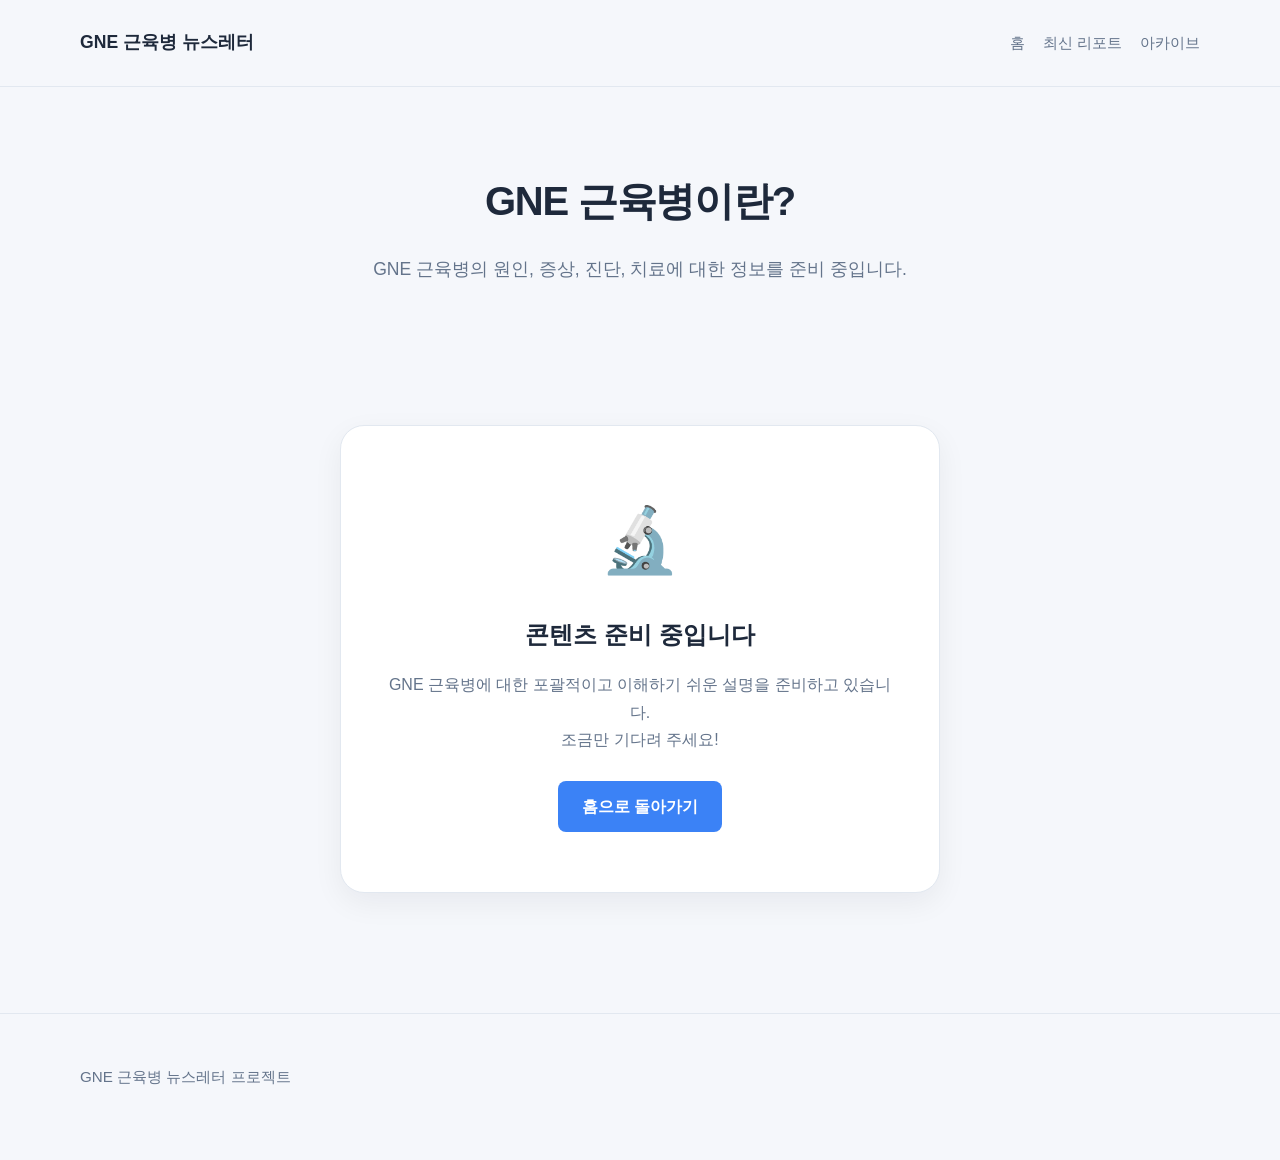
==== about.html @ 8e4a7007 "feat: 랜딩페이지 + 네비게이션 5개 추가 - index.html: 통계 업데이트 (35/35/22/10) - latest.html: 최신 리포트 연결 - archive.htm" ====
<!DOCTYPE html>
<html lang="ko">
<head>
  <meta charset="UTF-8" />
  <meta name="viewport" content="width=device-width, initial-scale=1.0" />
  <title>GNE 근육병이란? - GNE 근육병 뉴스레터</title>
  <style>
    :root {
      --bg: #f5f7fb;
      --card: #ffffff;
      --text: #1e293b;
      --sub: #64748b;
      --line: #e2e8f0;
      --primary: #3b82f6;
      --shadow: 0 10px 30px rgba(15, 23, 42, 0.06);
    }

    * { box-sizing: border-box; }

    body {
      margin: 0;
      font-family: -apple-system, BlinkMacSystemFont, "Segoe UI", Roboto, sans-serif;
      background: var(--bg);
      color: var(--text);
      line-height: 1.7;
    }

    a { text-decoration: none; color: inherit; }

    .container {
      width: min(1120px, calc(100% - 40px));
      margin: 0 auto;
    }

    header {
      padding: 28px 0;
      border-bottom: 1px solid var(--line);
    }

    .nav {
      display: flex;
      justify-content: space-between;
      align-items: center;
    }

    .logo {
      font-size: 1.1rem;
      font-weight: 700;
    }

    .nav-links {
      display: flex;
      gap: 18px;
      font-size: 0.95rem;
      color: var(--sub);
    }

    .page-header {
      padding: 80px 0;
      text-align: center;
    }

    h1 {
      font-size: 2.5rem;
      margin: 0 0 20px;
      letter-spacing: -0.03em;
    }

    .page-subtitle {
      color: var(--sub);
      font-size: 1.1rem;
      max-width: 600px;
      margin: 0 auto;
    }

    .content {
      padding: 60px 0 120px;
    }

    .coming-soon {
      background: var(--card);
      border: 1px solid var(--line);
      border-radius: 24px;
      padding: 60px 40px;
      box-shadow: var(--shadow);
      text-align: center;
      max-width: 600px;
      margin: 0 auto;
    }

    .coming-soon-icon {
      font-size: 4rem;
      margin-bottom: 20px;
    }

    .coming-soon h2 {
      font-size: 1.5rem;
      margin: 0 0 12px;
    }

    .coming-soon p {
      color: var(--sub);
      margin-bottom: 28px;
    }

    .btn-back {
      display: inline-block;
      padding: 12px 24px;
      background: var(--primary);
      color: white;
      border-radius: 8px;
      font-weight: 600;
    }

    .footer {
      padding: 50px 0 70px;
      color: var(--sub);
      font-size: 0.95rem;
      border-top: 1px solid var(--line);
    }

    @media (max-width: 720px) {
      .nav {
        flex-direction: column;
        gap: 14px;
      }
    }
  </style>
</head>
<body>

  <header>
    <div class="container nav">
      <div class="logo">GNE 근육병 뉴스레터</div>
      <nav class="nav-links">
        <a href="index.html">홈</a>
        <a href="latest.html">최신 리포트</a>
        <a href="archive.html">아카이브</a>
      </nav>
    </div>
  </header>

  <main>
    <section class="page-header">
      <div class="container">
        <h1>GNE 근육병이란?</h1>
        <p class="page-subtitle">
          GNE 근육병의 원인, 증상, 진단, 치료에 대한 정보를 준비 중입니다.
        </p>
      </div>
    </section>

    <section class="content">
      <div class="container">
        <div class="coming-soon">
          <div class="coming-soon-icon">🔬</div>
          <h2>콘텐츠 준비 중입니다</h2>
          <p>
            GNE 근육병에 대한 포괄적이고 이해하기 쉬운 설명을 준비하고 있습니다.<br>
            조금만 기다려 주세요!
          </p>
          <a href="index.html" class="btn-back">홈으로 돌아가기</a>
        </div>
      </div>
    </section>
  </main>

  <footer class="footer">
    <div class="container">
      <div>GNE 근육병 뉴스레터 프로젝트</div>
    </div>
  </footer>

</body>
</html>
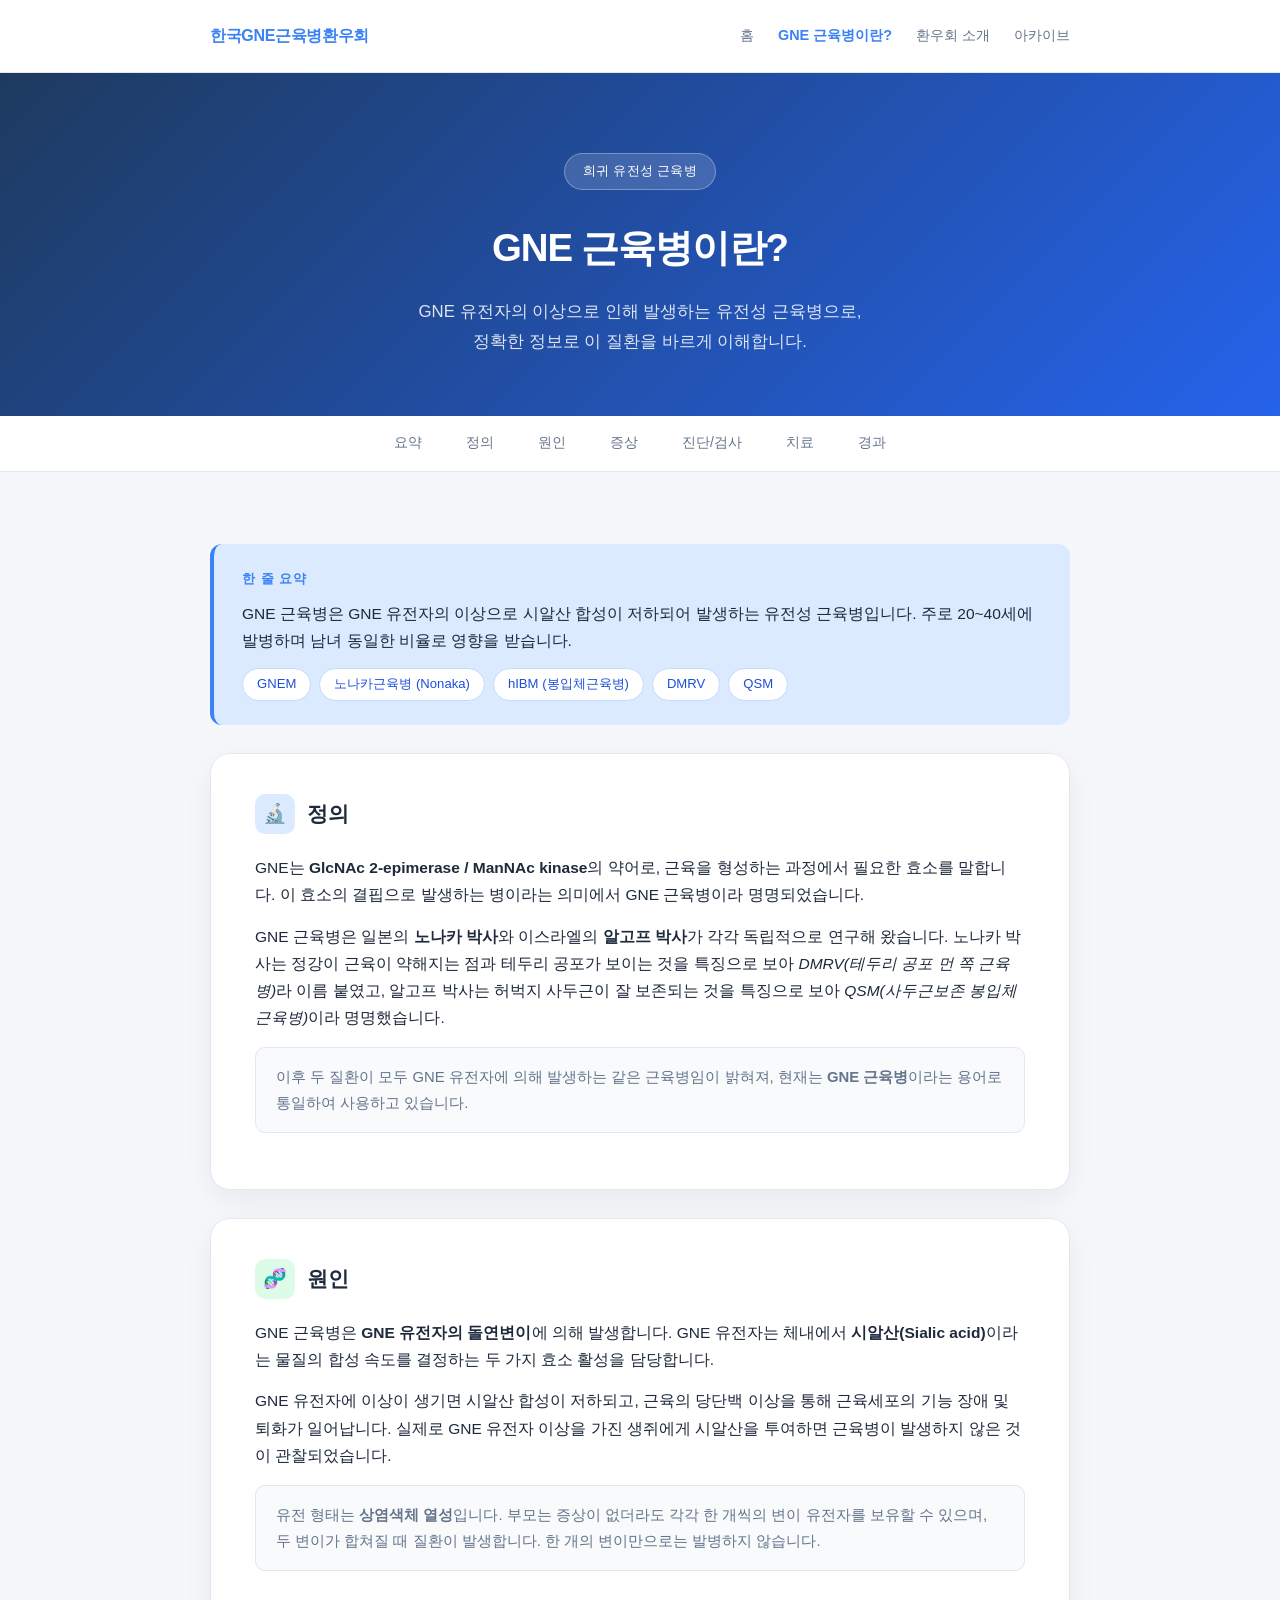
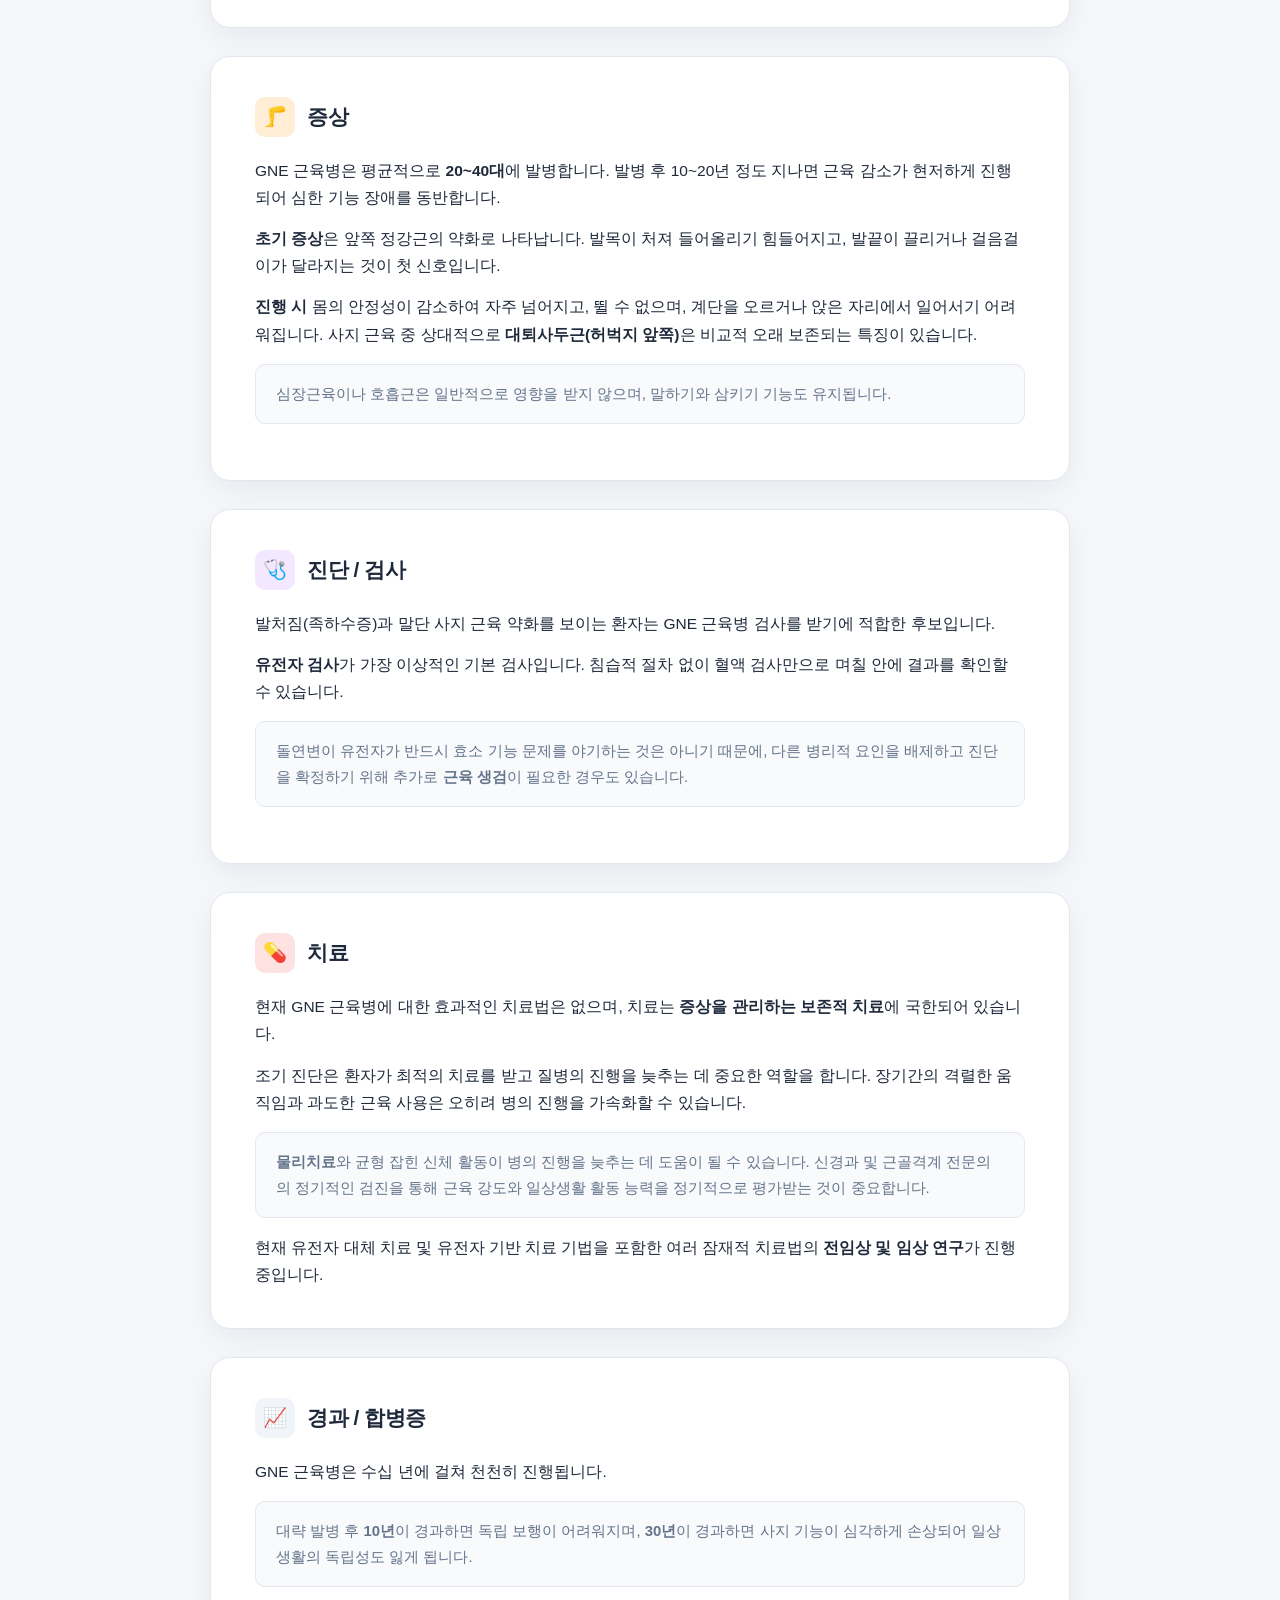
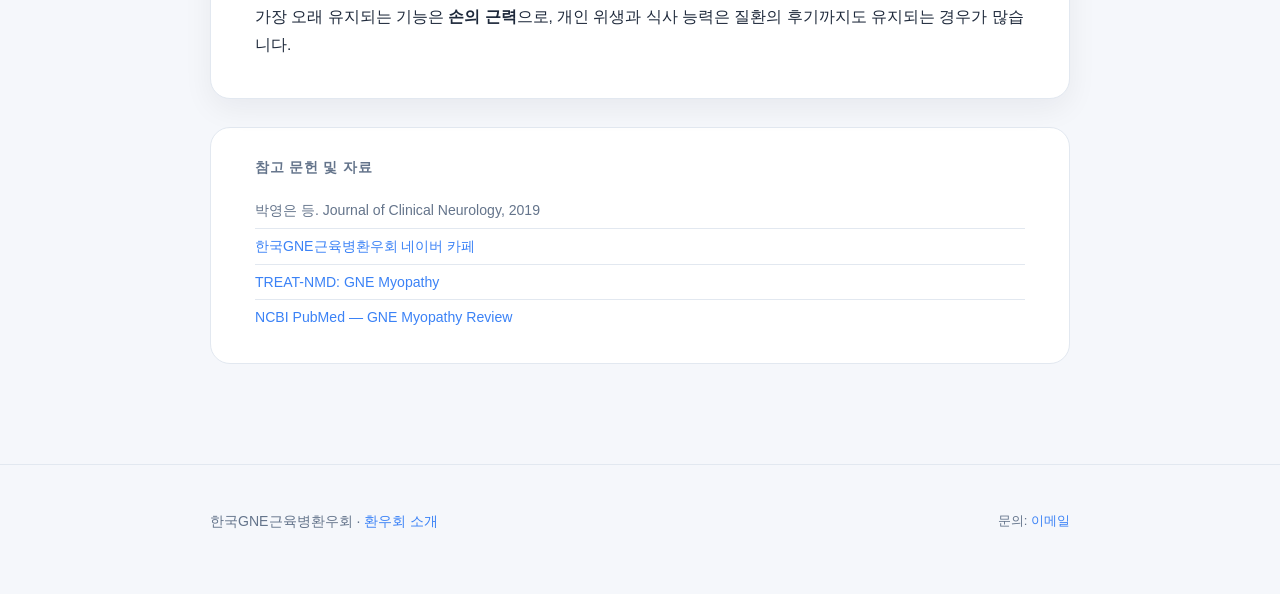
==== commit a3de5259: "feat: 환우회 소개·GNE 근육병 페이지 콘텐츠 완성 및 자료 추가 - about.html: 정의/원인/증상/진단/치료/경과 섹션 + 스크롤 애니메이션 - community.h" ====
--- a/about.html
+++ b/about.html
@@ -3,7 +3,7 @@
 <head>
   <meta charset="UTF-8" />
   <meta name="viewport" content="width=device-width, initial-scale=1.0" />
-  <title>GNE 근육병이란? - GNE 근육병 뉴스레터</title>
+  <title>GNE 근육병이란? - 한국GNE근육병환우회</title>
   <style>
     :root {
       --bg: #f5f7fb;
@@ -12,29 +12,35 @@
       --sub: #64748b;
       --line: #e2e8f0;
       --primary: #3b82f6;
+      --primary-soft: #dbeafe;
       --shadow: 0 10px 30px rgba(15, 23, 42, 0.06);
-    }
-
-    * { box-sizing: border-box; }
+      --radius: 20px;
+    }
+
+    * { box-sizing: border-box; margin: 0; padding: 0; }
 
     body {
-      margin: 0;
-      font-family: -apple-system, BlinkMacSystemFont, "Segoe UI", Roboto, sans-serif;
+      font-family: -apple-system, BlinkMacSystemFont, "Segoe UI", Roboto, "Apple SD Gothic Neo", "Noto Sans KR", sans-serif;
       background: var(--bg);
       color: var(--text);
-      line-height: 1.7;
+      line-height: 1.75;
     }
 
     a { text-decoration: none; color: inherit; }
 
     .container {
-      width: min(1120px, calc(100% - 40px));
+      width: min(860px, calc(100% - 40px));
       margin: 0 auto;
     }
 
+    /* Header */
     header {
-      padding: 28px 0;
+      padding: 22px 0;
       border-bottom: 1px solid var(--line);
+      background: #fff;
+      position: sticky;
+      top: 0;
+      z-index: 100;
     }
 
     .nav {
@@ -44,86 +50,261 @@
     }
 
     .logo {
-      font-size: 1.1rem;
+      font-size: 1rem;
       font-weight: 700;
+      letter-spacing: -0.02em;
+      color: var(--primary);
     }
 
     .nav-links {
       display: flex;
-      gap: 18px;
-      font-size: 0.95rem;
+      gap: 24px;
+      font-size: 0.9rem;
       color: var(--sub);
     }
 
-    .page-header {
-      padding: 80px 0;
+    .nav-links a:hover { color: var(--primary); }
+    .nav-links a.active { color: var(--primary); font-weight: 600; }
+
+    /* Hero */
+    .hero {
+      background: linear-gradient(135deg, #1e3a5f 0%, #2563eb 100%);
+      color: white;
+      padding: 80px 0 60px;
       text-align: center;
     }
 
-    h1 {
-      font-size: 2.5rem;
-      margin: 0 0 20px;
+    .hero h1 {
+      font-size: 2.4rem;
+      font-weight: 800;
       letter-spacing: -0.03em;
-    }
-
-    .page-subtitle {
+      margin-bottom: 16px;
+    }
+
+    .hero p {
+      font-size: 1.05rem;
+      opacity: 0.85;
+      max-width: 520px;
+      margin: 0 auto;
+    }
+
+    .hero-badge {
+      display: inline-block;
+      background: rgba(255,255,255,0.15);
+      border: 1px solid rgba(255,255,255,0.3);
+      border-radius: 100px;
+      padding: 6px 18px;
+      font-size: 0.82rem;
+      margin-bottom: 24px;
+      letter-spacing: 0.02em;
+    }
+
+    /* Section nav pills */
+    .section-nav {
+      background: #fff;
+      border-bottom: 1px solid var(--line);
+      padding: 0;
+      overflow-x: auto;
+      scrollbar-width: none;
+    }
+
+    .section-nav::-webkit-scrollbar { display: none; }
+
+    .section-nav-inner {
+      display: flex;
+      gap: 0;
+      width: fit-content;
+      margin: 0 auto;
+    }
+
+    .section-nav a {
+      display: block;
+      padding: 14px 22px;
+      font-size: 0.88rem;
       color: var(--sub);
-      font-size: 1.1rem;
-      max-width: 600px;
-      margin: 0 auto;
-    }
-
+      white-space: nowrap;
+      border-bottom: 2px solid transparent;
+      transition: all 0.2s;
+    }
+
+    .section-nav a:hover {
+      color: var(--primary);
+      border-bottom-color: var(--primary-soft);
+    }
+
+    /* Summary box */
+    .summary-box {
+      background: var(--primary-soft);
+      border-left: 4px solid var(--primary);
+      border-radius: 12px;
+      padding: 24px 28px;
+      margin: 48px 0 0;
+      font-size: 0.97rem;
+    }
+
+    .summary-box strong {
+      display: block;
+      font-size: 0.8rem;
+      letter-spacing: 0.08em;
+      color: var(--primary);
+      margin-bottom: 10px;
+      text-transform: uppercase;
+    }
+
+    .alias-tags {
+      display: flex;
+      flex-wrap: wrap;
+      gap: 8px;
+      margin-top: 14px;
+    }
+
+    .alias-tag {
+      background: white;
+      border: 1px solid #bfdbfe;
+      border-radius: 100px;
+      padding: 4px 14px;
+      font-size: 0.82rem;
+      color: #1d4ed8;
+    }
+
+    /* Content sections */
     .content {
-      padding: 60px 0 120px;
-    }
-
-    .coming-soon {
+      padding: 24px 0 100px;
+    }
+
+    .section {
       background: var(--card);
+      border-radius: var(--radius);
       border: 1px solid var(--line);
-      border-radius: 24px;
-      padding: 60px 40px;
       box-shadow: var(--shadow);
-      text-align: center;
-      max-width: 600px;
-      margin: 0 auto;
-    }
-
-    .coming-soon-icon {
-      font-size: 4rem;
+      padding: 40px 44px;
+      margin-top: 28px;
+      scroll-margin-top: 80px;
+    }
+
+    .section-label {
+      display: flex;
+      align-items: center;
+      gap: 12px;
       margin-bottom: 20px;
     }
 
-    .coming-soon h2 {
-      font-size: 1.5rem;
-      margin: 0 0 12px;
-    }
-
-    .coming-soon p {
+    .section-icon {
+      width: 40px;
+      height: 40px;
+      border-radius: 10px;
+      display: flex;
+      align-items: center;
+      justify-content: center;
+      font-size: 1.2rem;
+      flex-shrink: 0;
+    }
+
+    .icon-blue { background: #dbeafe; }
+    .icon-green { background: #dcfce7; }
+    .icon-orange { background: #ffedd5; }
+    .icon-purple { background: #f3e8ff; }
+    .icon-red { background: #fee2e2; }
+    .icon-gray { background: #f1f5f9; }
+
+    .section h2 {
+      font-size: 1.3rem;
+      font-weight: 700;
+      letter-spacing: -0.02em;
+    }
+
+    .section p {
+      color: var(--text);
+      font-size: 0.97rem;
+      margin-bottom: 14px;
+    }
+
+    .section p:last-child { margin-bottom: 0; }
+
+    /* Key point highlight */
+    .highlight {
+      background: #f8fafc;
+      border-radius: 10px;
+      padding: 16px 20px;
+      margin: 16px 0;
+      font-size: 0.93rem;
       color: var(--sub);
-      margin-bottom: 28px;
-    }
-
-    .btn-back {
-      display: inline-block;
-      padding: 12px 24px;
-      background: var(--primary);
-      color: white;
-      border-radius: 8px;
-      font-weight: 600;
-    }
-
-    .footer {
-      padding: 50px 0 70px;
+      border: 1px solid var(--line);
+    }
+
+    /* Reference */
+    .references {
+      background: var(--card);
+      border-radius: var(--radius);
+      border: 1px solid var(--line);
+      padding: 28px 44px;
+      margin-top: 28px;
+    }
+
+    .references h3 {
+      font-size: 0.85rem;
+      font-weight: 700;
       color: var(--sub);
-      font-size: 0.95rem;
+      letter-spacing: 0.06em;
+      text-transform: uppercase;
+      margin-bottom: 14px;
+    }
+
+    .references ul {
+      list-style: none;
+      padding: 0;
+    }
+
+    .references li {
+      font-size: 0.88rem;
+      color: var(--sub);
+      padding: 5px 0;
+      border-bottom: 1px solid var(--line);
+    }
+
+    .references li:last-child { border-bottom: none; }
+
+    .references a {
+      color: var(--primary);
+    }
+
+    .references a:hover { text-decoration: underline; }
+
+    /* Footer */
+    footer {
+      padding: 44px 0 60px;
       border-top: 1px solid var(--line);
-    }
-
+      color: var(--sub);
+      font-size: 0.88rem;
+    }
+
+    footer .footer-inner {
+      display: flex;
+      justify-content: space-between;
+      align-items: center;
+      gap: 20px;
+      flex-wrap: wrap;
+    }
+
+    /* Responsive */
     @media (max-width: 720px) {
-      .nav {
-        flex-direction: column;
-        gap: 14px;
-      }
+      .nav { flex-direction: column; gap: 12px; }
+      .hero h1 { font-size: 1.8rem; }
+      .section { padding: 28px 24px; }
+      .references { padding: 24px; }
+      footer .footer-inner { flex-direction: column; gap: 8px; }
+    }
+
+    /* Scroll animation */
+    .section {
+      opacity: 0;
+      transform: translateY(20px);
+      transition: opacity 0.5s ease, transform 0.5s ease;
+    }
+
+    .section.visible {
+      opacity: 1;
+      transform: translateY(0);
     }
   </style>
 </head>
@@ -131,45 +312,190 @@
 
   <header>
     <div class="container nav">
-      <div class="logo">GNE 근육병 뉴스레터</div>
+      <a href="index.html" class="logo">한국GNE근육병환우회</a>
       <nav class="nav-links">
         <a href="index.html">홈</a>
-        <a href="latest.html">최신 리포트</a>
+        <a href="about.html" class="active">GNE 근육병이란?</a>
+        <a href="community.html">환우회 소개</a>
         <a href="archive.html">아카이브</a>
       </nav>
     </div>
   </header>
 
-  <main>
-    <section class="page-header">
-      <div class="container">
-        <h1>GNE 근육병이란?</h1>
-        <p class="page-subtitle">
-          GNE 근육병의 원인, 증상, 진단, 치료에 대한 정보를 준비 중입니다.
-        </p>
-      </div>
-    </section>
-
-    <section class="content">
-      <div class="container">
-        <div class="coming-soon">
-          <div class="coming-soon-icon">🔬</div>
-          <h2>콘텐츠 준비 중입니다</h2>
-          <p>
-            GNE 근육병에 대한 포괄적이고 이해하기 쉬운 설명을 준비하고 있습니다.<br>
-            조금만 기다려 주세요!
-          </p>
-          <a href="index.html" class="btn-back">홈으로 돌아가기</a>
-        </div>
-      </div>
-    </section>
+  <section class="hero">
+    <div class="container">
+      <div class="hero-badge">희귀 유전성 근육병</div>
+      <h1>GNE 근육병이란?</h1>
+      <p>GNE 유전자의 이상으로 인해 발생하는 유전성 근육병으로,<br>정확한 정보로 이 질환을 바르게 이해합니다.</p>
+    </div>
+  </section>
+
+  <nav class="section-nav">
+    <div class="section-nav-inner">
+      <a href="#summary">요약</a>
+      <a href="#definition">정의</a>
+      <a href="#cause">원인</a>
+      <a href="#symptoms">증상</a>
+      <a href="#diagnosis">진단/검사</a>
+      <a href="#treatment">치료</a>
+      <a href="#prognosis">경과</a>
+    </div>
+  </nav>
+
+  <main class="content">
+    <div class="container">
+
+      <!-- Summary -->
+      <div class="summary-box" id="summary">
+        <strong>한 줄 요약</strong>
+        GNE 근육병은 GNE 유전자의 이상으로 시알산 합성이 저하되어 발생하는 유전성 근육병입니다. 주로 20~40세에 발병하며 남녀 동일한 비율로 영향을 받습니다.
+        <div class="alias-tags">
+          <span class="alias-tag">GNEM</span>
+          <span class="alias-tag">노나카근육병 (Nonaka)</span>
+          <span class="alias-tag">hIBM (봉입체근육병)</span>
+          <span class="alias-tag">DMRV</span>
+          <span class="alias-tag">QSM</span>
+        </div>
+      </div>
+
+      <!-- 정의 -->
+      <div class="section" id="definition">
+        <div class="section-label">
+          <div class="section-icon icon-blue">🔬</div>
+          <h2>정의</h2>
+        </div>
+        <p>
+          GNE는 <strong>GlcNAc 2-epimerase / ManNAc kinase</strong>의 약어로, 근육을 형성하는 과정에서 필요한 효소를 말합니다. 이 효소의 결핍으로 발생하는 병이라는 의미에서 GNE 근육병이라 명명되었습니다.
+        </p>
+        <p>
+          GNE 근육병은 일본의 <strong>노나카 박사</strong>와 이스라엘의 <strong>알고프 박사</strong>가 각각 독립적으로 연구해 왔습니다. 노나카 박사는 정강이 근육이 약해지는 점과 테두리 공포가 보이는 것을 특징으로 보아 <em>DMRV(테두리 공포 먼 쪽 근육병)</em>라 이름 붙였고, 알고프 박사는 허벅지 사두근이 잘 보존되는 것을 특징으로 보아 <em>QSM(사두근보존 봉입체근육병)</em>이라 명명했습니다.
+        </p>
+        <div class="highlight">
+          이후 두 질환이 모두 GNE 유전자에 의해 발생하는 같은 근육병임이 밝혀져, 현재는 <strong>GNE 근육병</strong>이라는 용어로 통일하여 사용하고 있습니다.
+        </div>
+      </div>
+
+      <!-- 원인 -->
+      <div class="section" id="cause">
+        <div class="section-label">
+          <div class="section-icon icon-green">🧬</div>
+          <h2>원인</h2>
+        </div>
+        <p>
+          GNE 근육병은 <strong>GNE 유전자의 돌연변이</strong>에 의해 발생합니다. GNE 유전자는 체내에서 <strong>시알산(Sialic acid)</strong>이라는 물질의 합성 속도를 결정하는 두 가지 효소 활성을 담당합니다.
+        </p>
+        <p>
+          GNE 유전자에 이상이 생기면 시알산 합성이 저하되고, 근육의 당단백 이상을 통해 근육세포의 기능 장애 및 퇴화가 일어납니다. 실제로 GNE 유전자 이상을 가진 생쥐에게 시알산을 투여하면 근육병이 발생하지 않은 것이 관찰되었습니다.
+        </p>
+        <div class="highlight">
+          유전 형태는 <strong>상염색체 열성</strong>입니다. 부모는 증상이 없더라도 각각 한 개씩의 변이 유전자를 보유할 수 있으며, 두 변이가 합쳐질 때 질환이 발생합니다. 한 개의 변이만으로는 발병하지 않습니다.
+        </div>
+      </div>
+
+      <!-- 증상 -->
+      <div class="section" id="symptoms">
+        <div class="section-label">
+          <div class="section-icon icon-orange">🦵</div>
+          <h2>증상</h2>
+        </div>
+        <p>
+          GNE 근육병은 평균적으로 <strong>20~40대</strong>에 발병합니다. 발병 후 10~20년 정도 지나면 근육 감소가 현저하게 진행되어 심한 기능 장애를 동반합니다.
+        </p>
+        <p>
+          <strong>초기 증상</strong>은 앞쪽 정강근의 약화로 나타납니다. 발목이 처져 들어올리기 힘들어지고, 발끝이 끌리거나 걸음걸이가 달라지는 것이 첫 신호입니다.
+        </p>
+        <p>
+          <strong>진행 시</strong> 몸의 안정성이 감소하여 자주 넘어지고, 뛸 수 없으며, 계단을 오르거나 앉은 자리에서 일어서기 어려워집니다. 사지 근육 중 상대적으로 <strong>대퇴사두근(허벅지 앞쪽)</strong>은 비교적 오래 보존되는 특징이 있습니다.
+        </p>
+        <div class="highlight">
+          심장근육이나 호흡근은 일반적으로 영향을 받지 않으며, 말하기와 삼키기 기능도 유지됩니다.
+        </div>
+      </div>
+
+      <!-- 진단/검사 -->
+      <div class="section" id="diagnosis">
+        <div class="section-label">
+          <div class="section-icon icon-purple">🩺</div>
+          <h2>진단 / 검사</h2>
+        </div>
+        <p>
+          발처짐(족하수증)과 말단 사지 근육 약화를 보이는 환자는 GNE 근육병 검사를 받기에 적합한 후보입니다.
+        </p>
+        <p>
+          <strong>유전자 검사</strong>가 가장 이상적인 기본 검사입니다. 침습적 절차 없이 혈액 검사만으로 며칠 안에 결과를 확인할 수 있습니다.
+        </p>
+        <div class="highlight">
+          돌연변이 유전자가 반드시 효소 기능 문제를 야기하는 것은 아니기 때문에, 다른 병리적 요인을 배제하고 진단을 확정하기 위해 추가로 <strong>근육 생검</strong>이 필요한 경우도 있습니다.
+        </div>
+      </div>
+
+      <!-- 치료 -->
+      <div class="section" id="treatment">
+        <div class="section-label">
+          <div class="section-icon icon-red">💊</div>
+          <h2>치료</h2>
+        </div>
+        <p>
+          현재 GNE 근육병에 대한 효과적인 치료법은 없으며, 치료는 <strong>증상을 관리하는 보존적 치료</strong>에 국한되어 있습니다.
+        </p>
+        <p>
+          조기 진단은 환자가 최적의 치료를 받고 질병의 진행을 늦추는 데 중요한 역할을 합니다. 장기간의 격렬한 움직임과 과도한 근육 사용은 오히려 병의 진행을 가속화할 수 있습니다.
+        </p>
+        <div class="highlight">
+          <strong>물리치료</strong>와 균형 잡힌 신체 활동이 병의 진행을 늦추는 데 도움이 될 수 있습니다. 신경과 및 근골격계 전문의의 정기적인 검진을 통해 근육 강도와 일상생활 활동 능력을 정기적으로 평가받는 것이 중요합니다.
+        </div>
+        <p>
+          현재 유전자 대체 치료 및 유전자 기반 치료 기법을 포함한 여러 잠재적 치료법의 <strong>전임상 및 임상 연구</strong>가 진행 중입니다.
+        </p>
+      </div>
+
+      <!-- 경과/합병증 -->
+      <div class="section" id="prognosis">
+        <div class="section-label">
+          <div class="section-icon icon-gray">📈</div>
+          <h2>경과 / 합병증</h2>
+        </div>
+        <p>
+          GNE 근육병은 수십 년에 걸쳐 천천히 진행됩니다.
+        </p>
+        <div class="highlight">
+          대략 발병 후 <strong>10년</strong>이 경과하면 독립 보행이 어려워지며, <strong>30년</strong>이 경과하면 사지 기능이 심각하게 손상되어 일상생활의 독립성도 잃게 됩니다.
+        </div>
+        <p>
+          가장 오래 유지되는 기능은 <strong>손의 근력</strong>으로, 개인 위생과 식사 능력은 질환의 후기까지도 유지되는 경우가 많습니다.
+        </p>
+      </div>
+
+      <!-- 참고문헌 -->
+      <div class="references">
+        <h3>참고 문헌 및 자료</h3>
+        <ul>
+          <li>박영은 등. Journal of Clinical Neurology, 2019</li>
+          <li><a href="https://cafe.naver.com/gnemkorea" target="_blank">한국GNE근육병환우회 네이버 카페</a></li>
+          <li><a href="https://treat-nmd.org/treat-nmd-diseases/gne-myopathy/" target="_blank">TREAT-NMD: GNE Myopathy</a></li>
+          <li><a href="https://www.ncbi.nlm.nih.gov/pmc/articles/PMC4394625/" target="_blank">NCBI PubMed — GNE Myopathy Review</a></li>
+        </ul>
+      </div>
+
+    </div>
   </main>
 
-  <footer class="footer">
+  <footer>
     <div class="container">
-      <div>GNE 근육병 뉴스레터 프로젝트</div>
+      <div class="footer-inner">
+        <div>한국GNE근육병환우회 · <a href="community.html" style="color:var(--primary)">환우회 소개</a></div>
+        <div style="font-size:0.82rem;">문의: <a href="mailto:" style="color:var(--primary)">이메일</a></div>
+      </div>
     </div>
   </footer>
 
+  <script>
+    const observer = new IntersectionObserver(
+      entries => entries.forEach(e => { if (e.isIntersecting) e.target.classList.add('visible'); }),
+      { threshold: 0.1 }
+    );
+    document.querySelectorAll('.section').forEach(s => observer.observe(s));
+  </script>
+
 </body>
 </html>
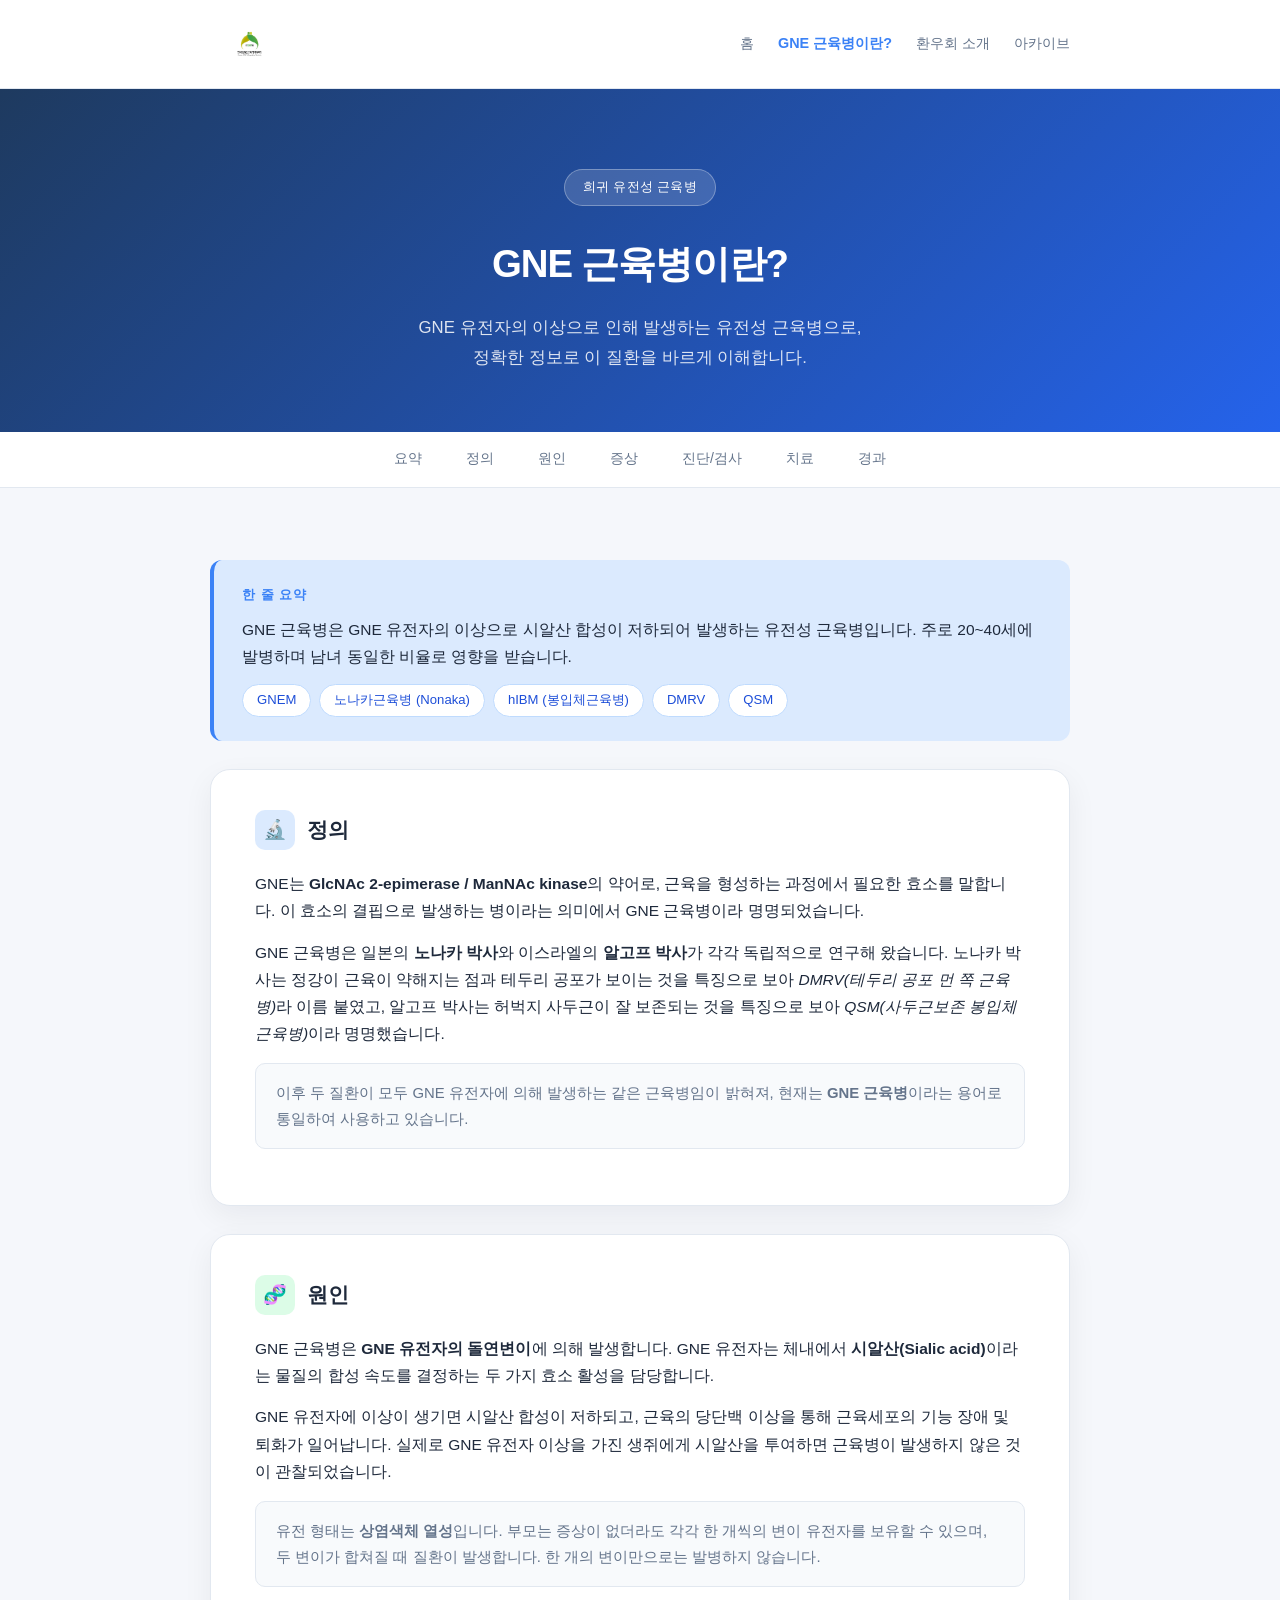
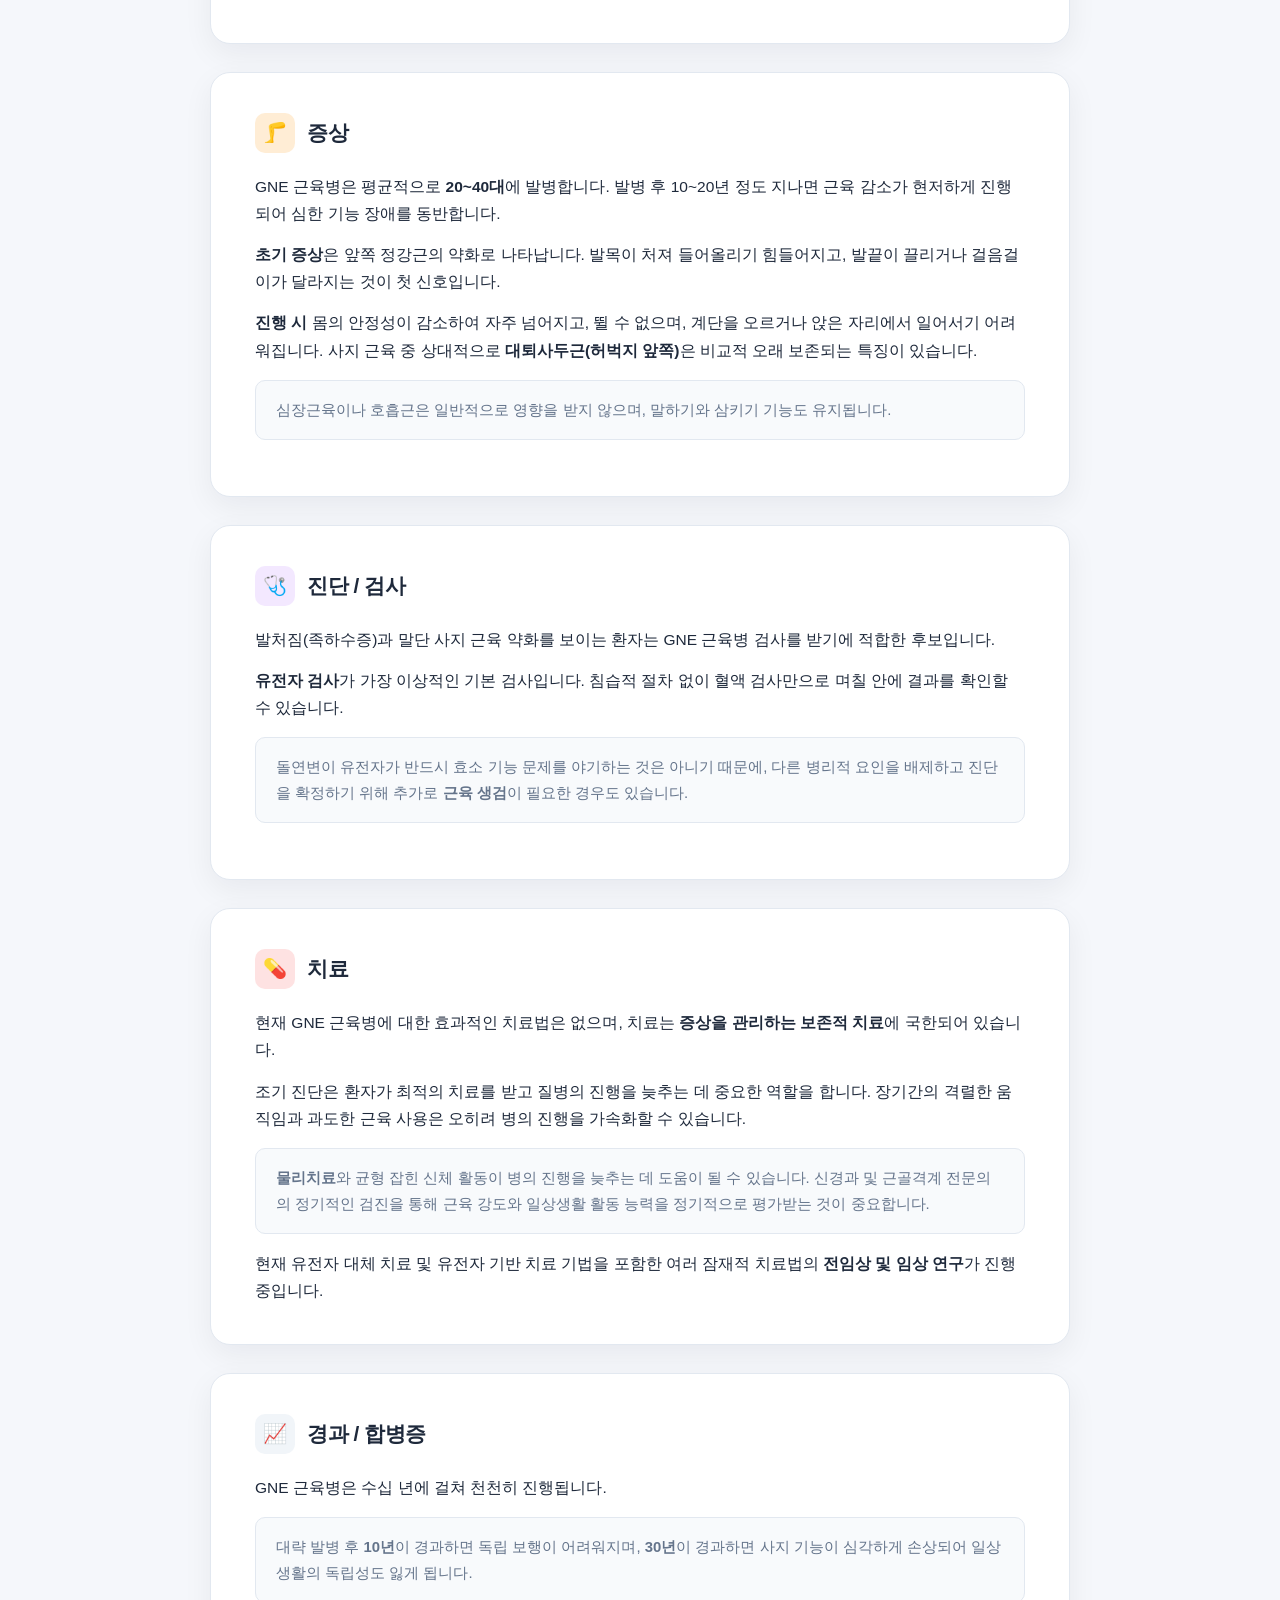
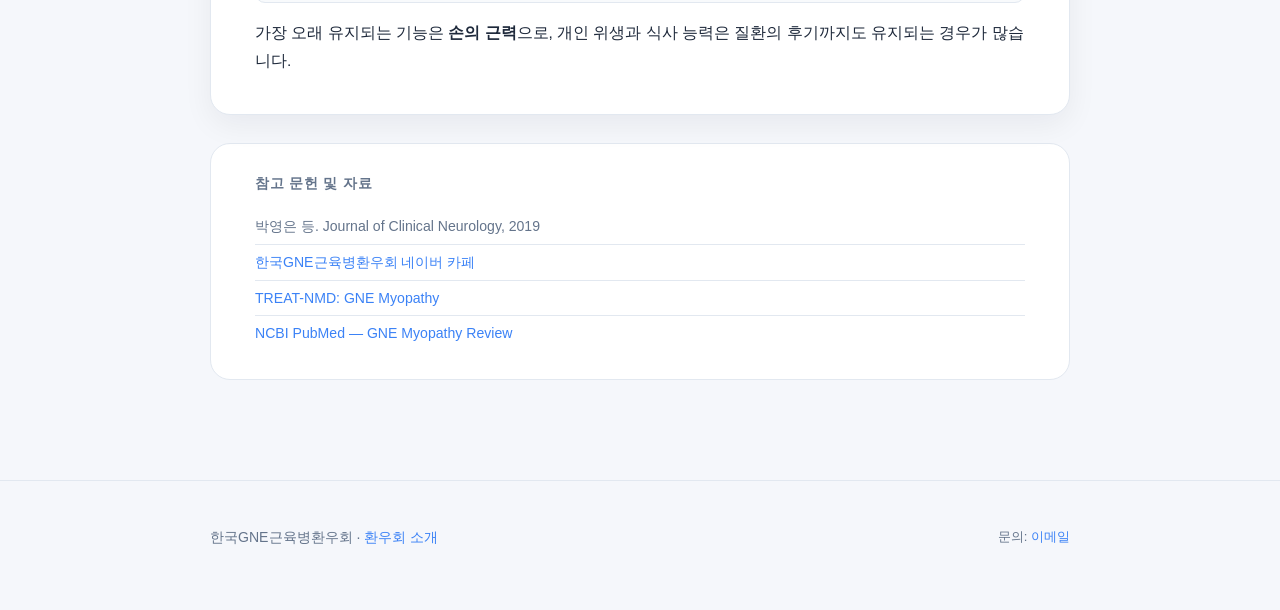
==== commit b52f082c: "feat: 환우회 로고 추가 및 전 페이지 네비게이션에 적용 Co-Authored-By: Claude Sonnet 4.6 <noreply@anthropic.com>" ====
--- a/about.html
+++ b/about.html
@@ -312,7 +312,9 @@
 
   <header>
     <div class="container nav">
-      <a href="index.html" class="logo">한국GNE근육병환우회</a>
+      <a href="index.html" class="logo">
+        <img src="assets/images/icons/logo.jpeg" alt="한국GNE근육병환우회" style="height:44px; display:block;">
+      </a>
       <nav class="nav-links">
         <a href="index.html">홈</a>
         <a href="about.html" class="active">GNE 근육병이란?</a>
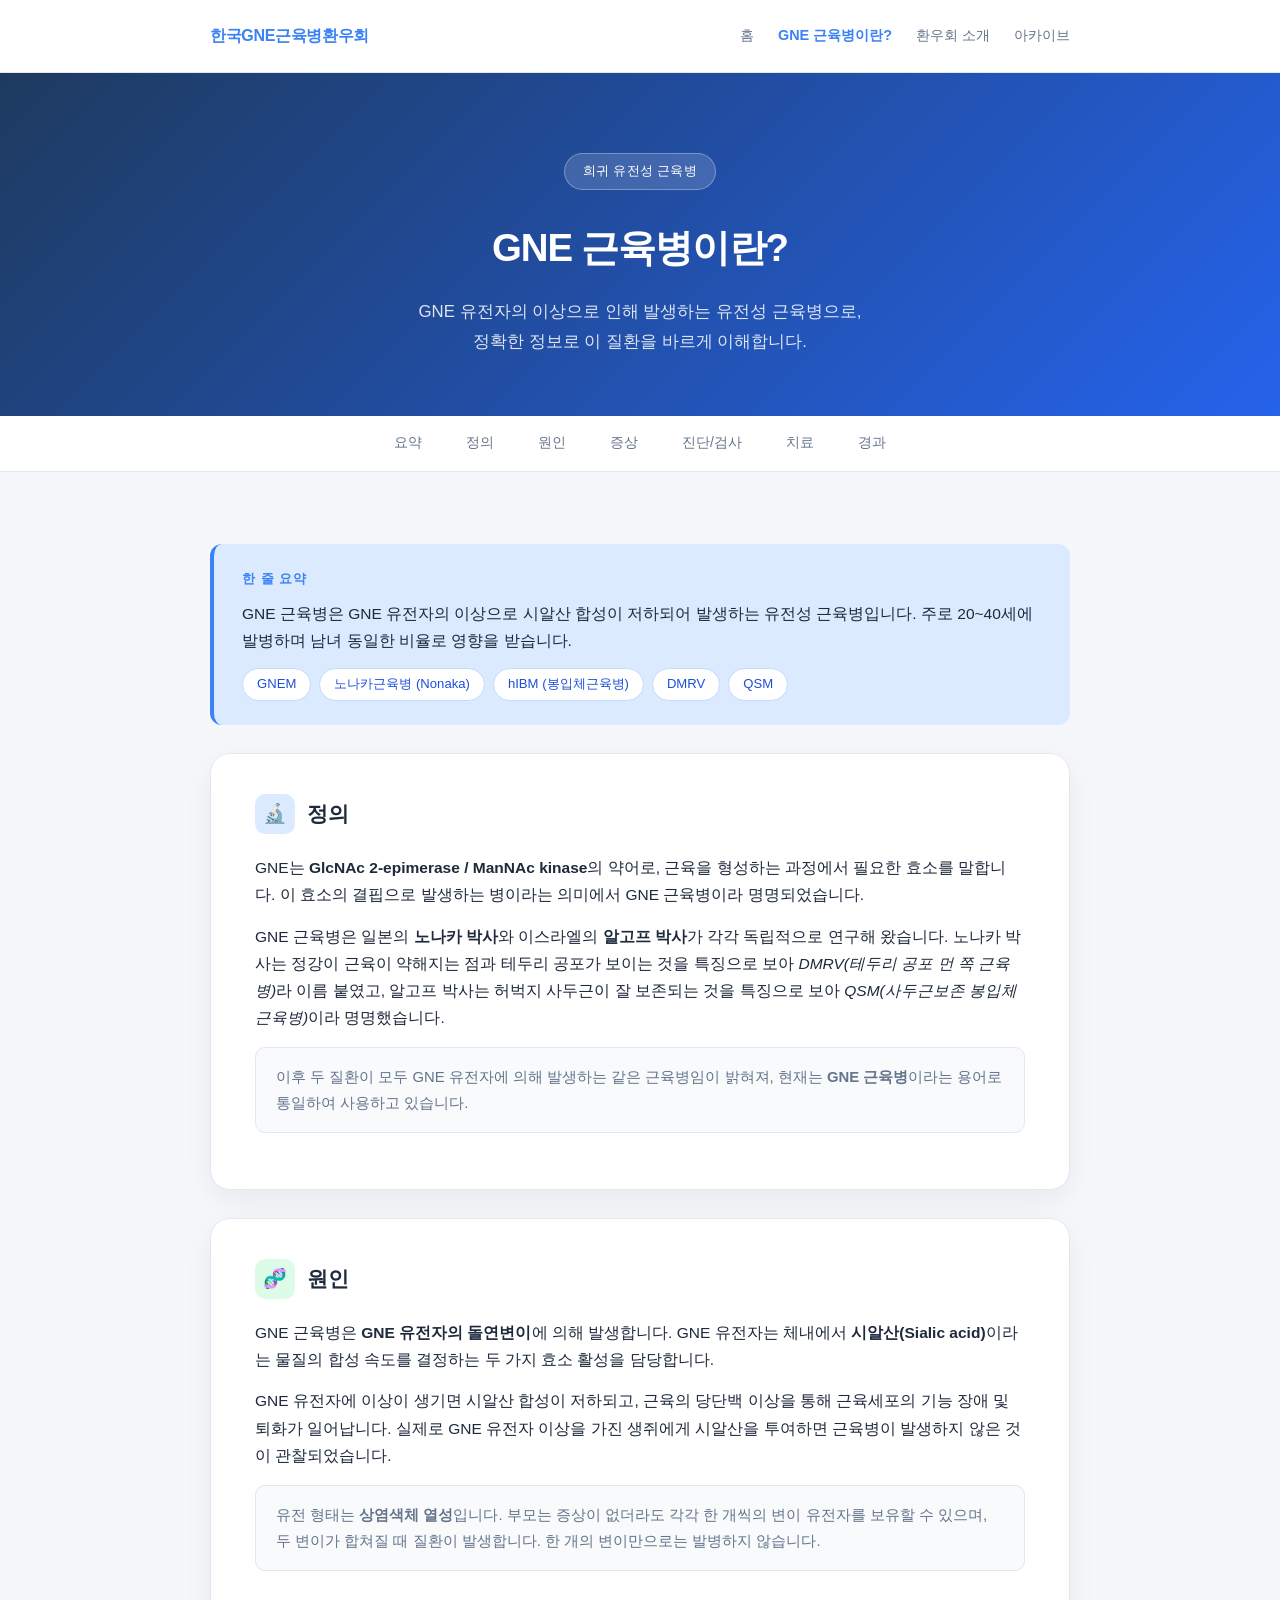
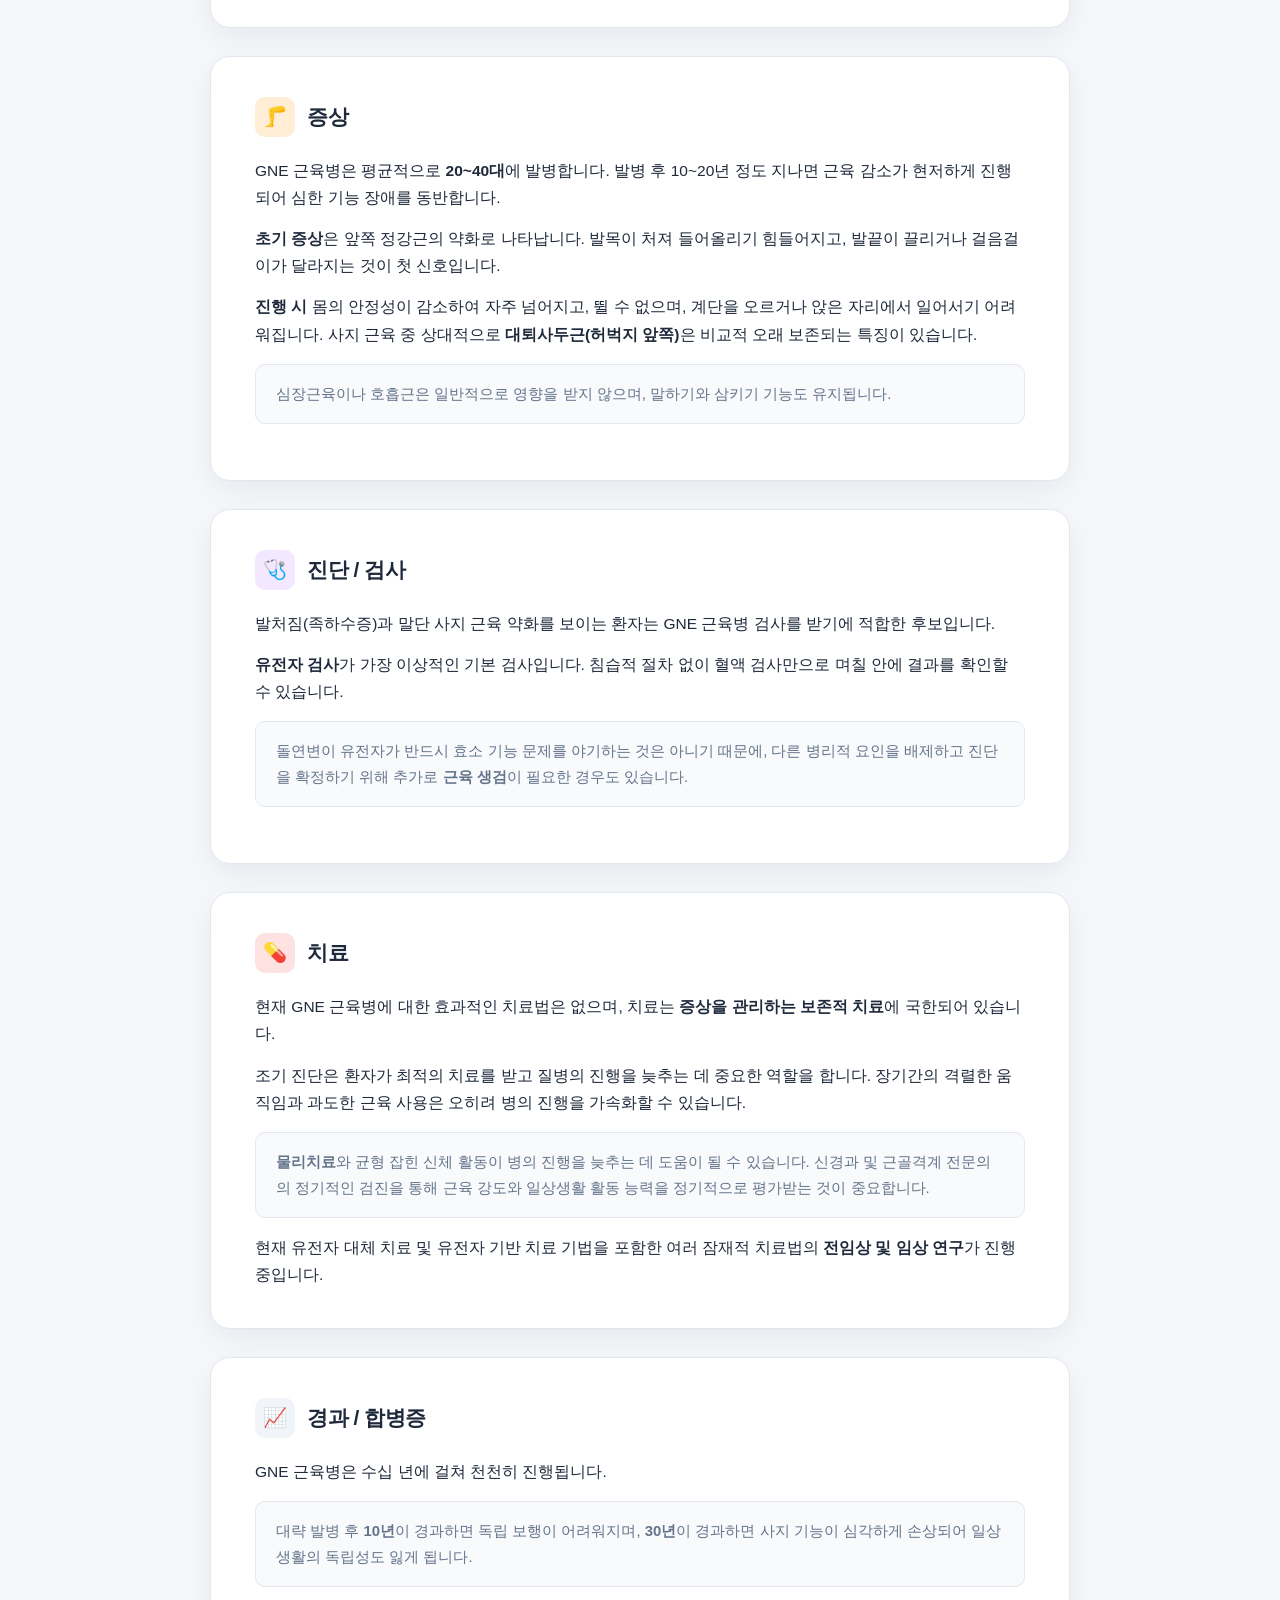
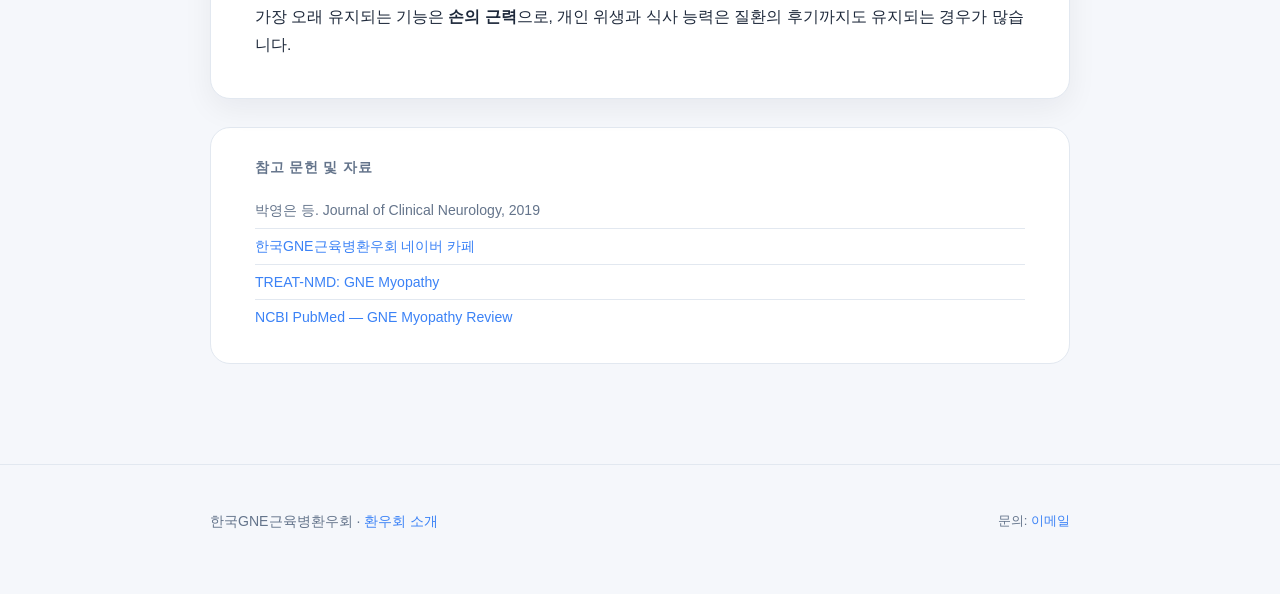
==== commit 8f079363: "feat: 홈 히어로 카드에 로고 워터마크 배경 추가, 네비 로고 텍스트로 복원 Co-Authored-By: Claude Sonnet 4.6 <noreply@anthropic.co" ====
--- a/about.html
+++ b/about.html
@@ -312,9 +312,7 @@
 
   <header>
     <div class="container nav">
-      <a href="index.html" class="logo">
-        <img src="assets/images/icons/logo.jpeg" alt="한국GNE근육병환우회" style="height:44px; display:block;">
-      </a>
+      <a href="index.html" class="logo">한국GNE근육병환우회</a>
       <nav class="nav-links">
         <a href="index.html">홈</a>
         <a href="about.html" class="active">GNE 근육병이란?</a>
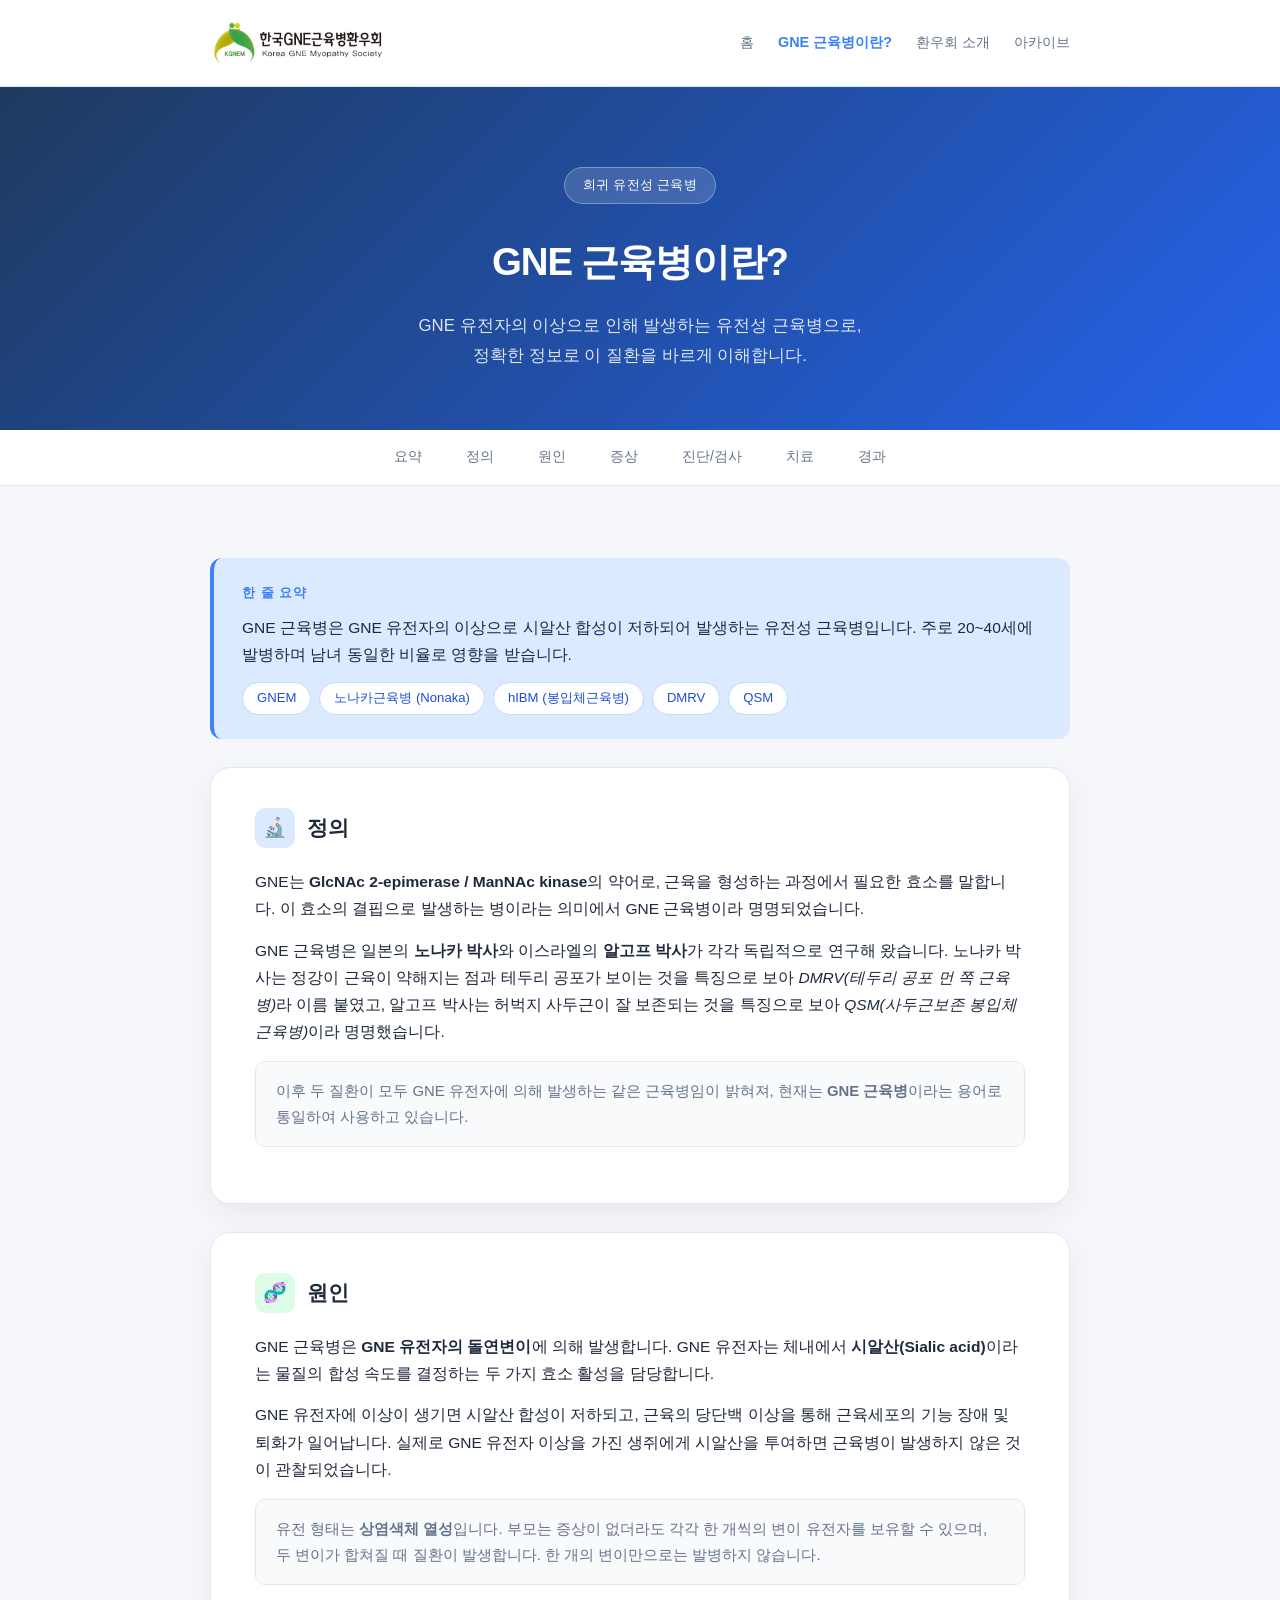
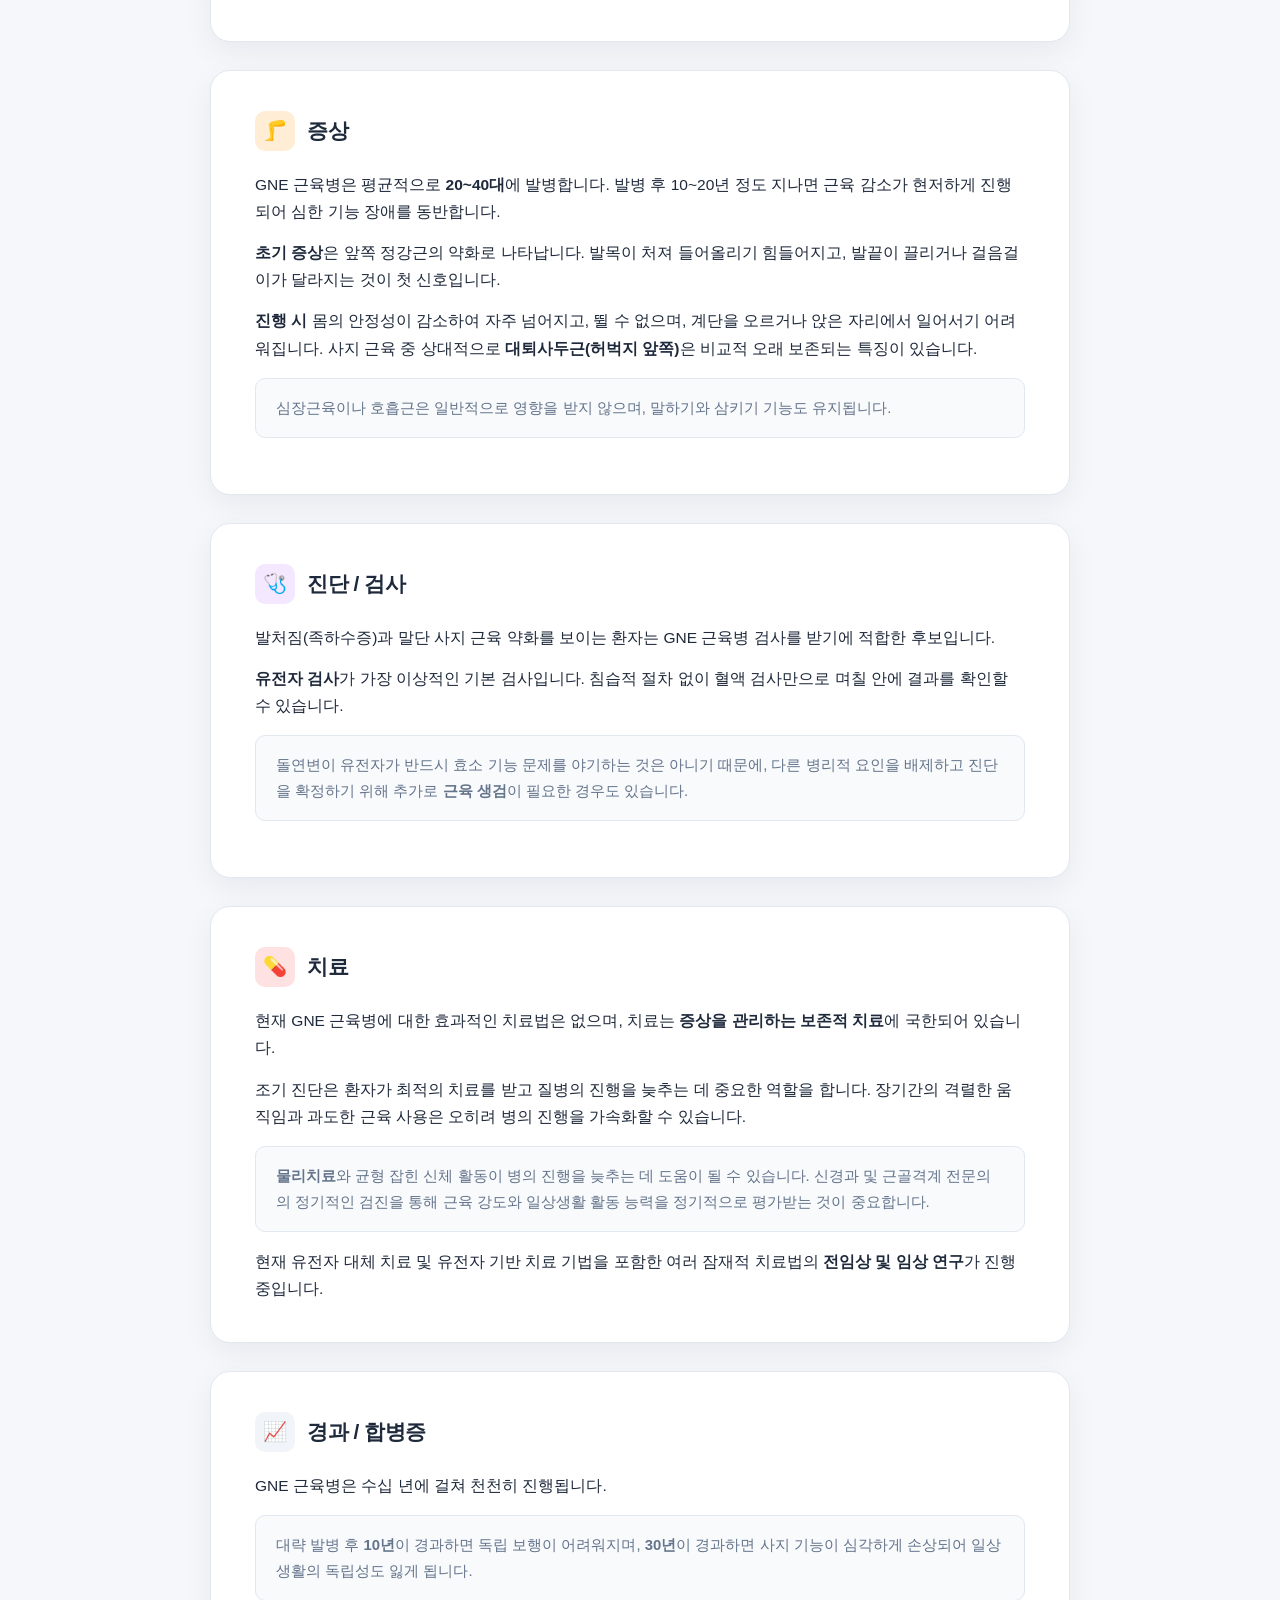
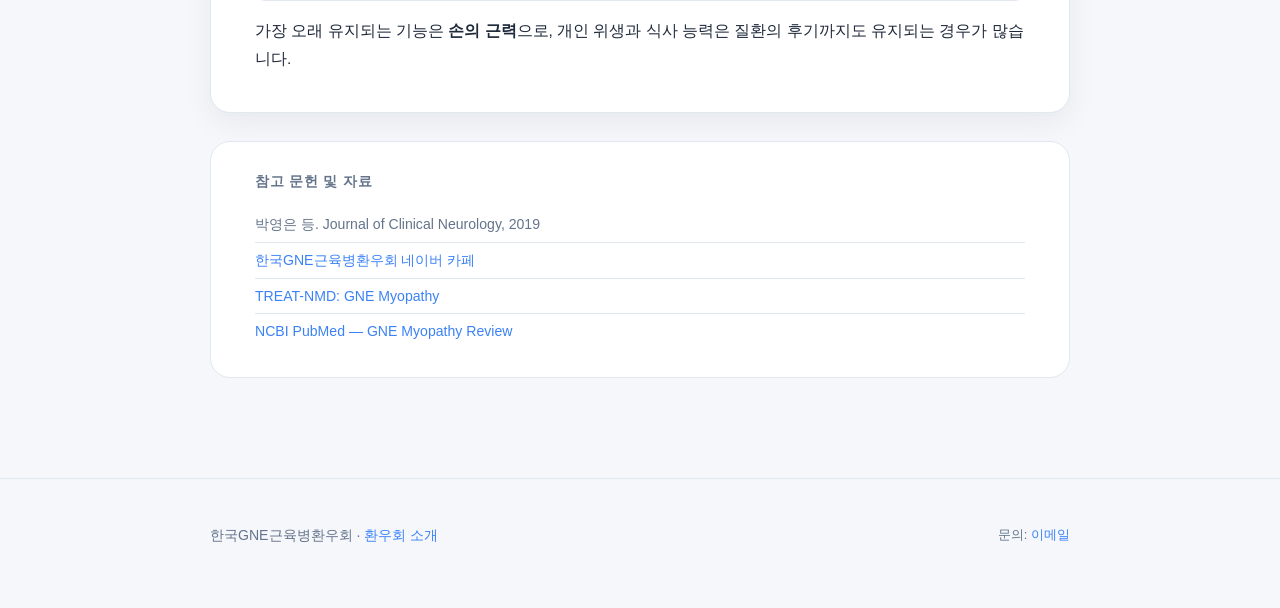
==== commit b95b2f48: "feat: 전 페이지 네비게이션 로고를 가로형 이미지로 교체 Co-Authored-By: Claude Sonnet 4.6 <noreply@anthropic.com>" ====
--- a/about.html
+++ b/about.html
@@ -312,7 +312,9 @@
 
   <header>
     <div class="container nav">
-      <a href="index.html" class="logo">한국GNE근육병환우회</a>
+      <a href="index.html" class="logo">
+        <img src="assets/images/icons/가로로고.jpeg" alt="한국GNE근육병환우회" style="height:42px; display:block;">
+      </a>
       <nav class="nav-links">
         <a href="index.html">홈</a>
         <a href="about.html" class="active">GNE 근육병이란?</a>
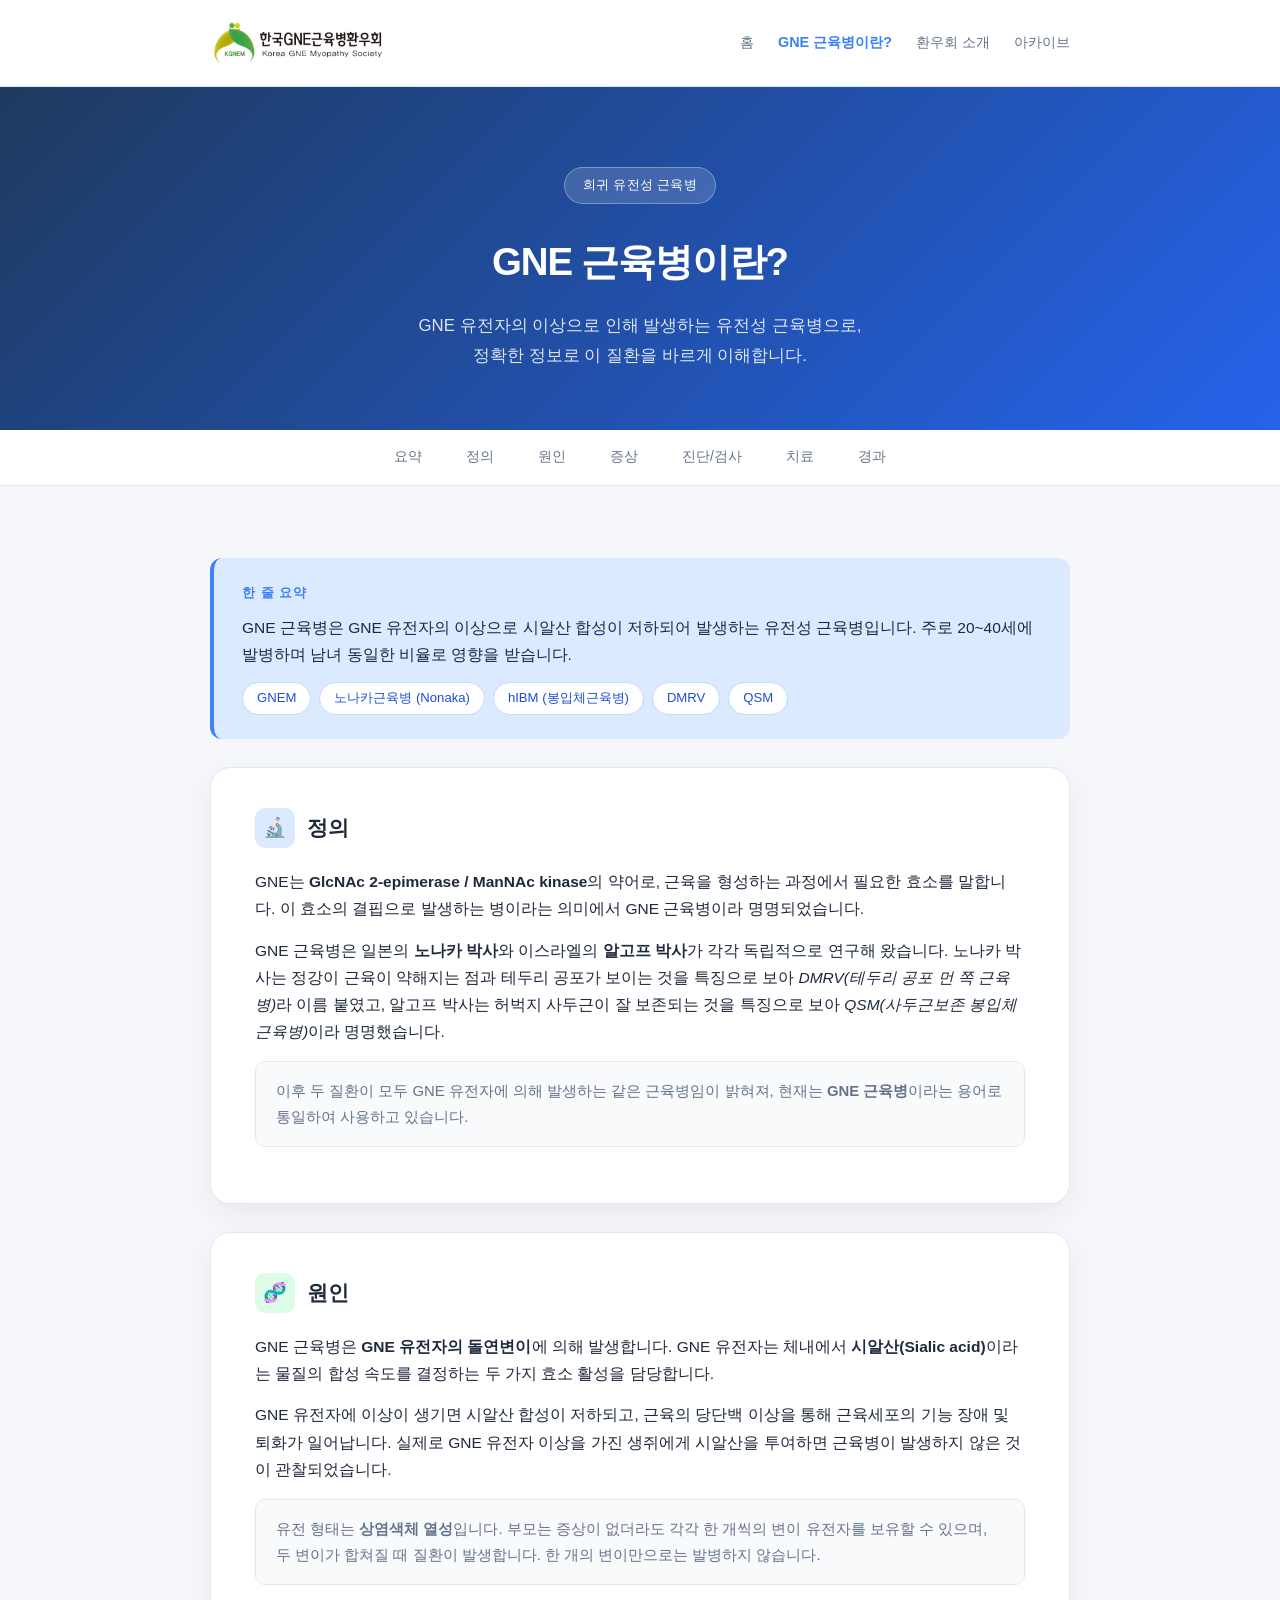
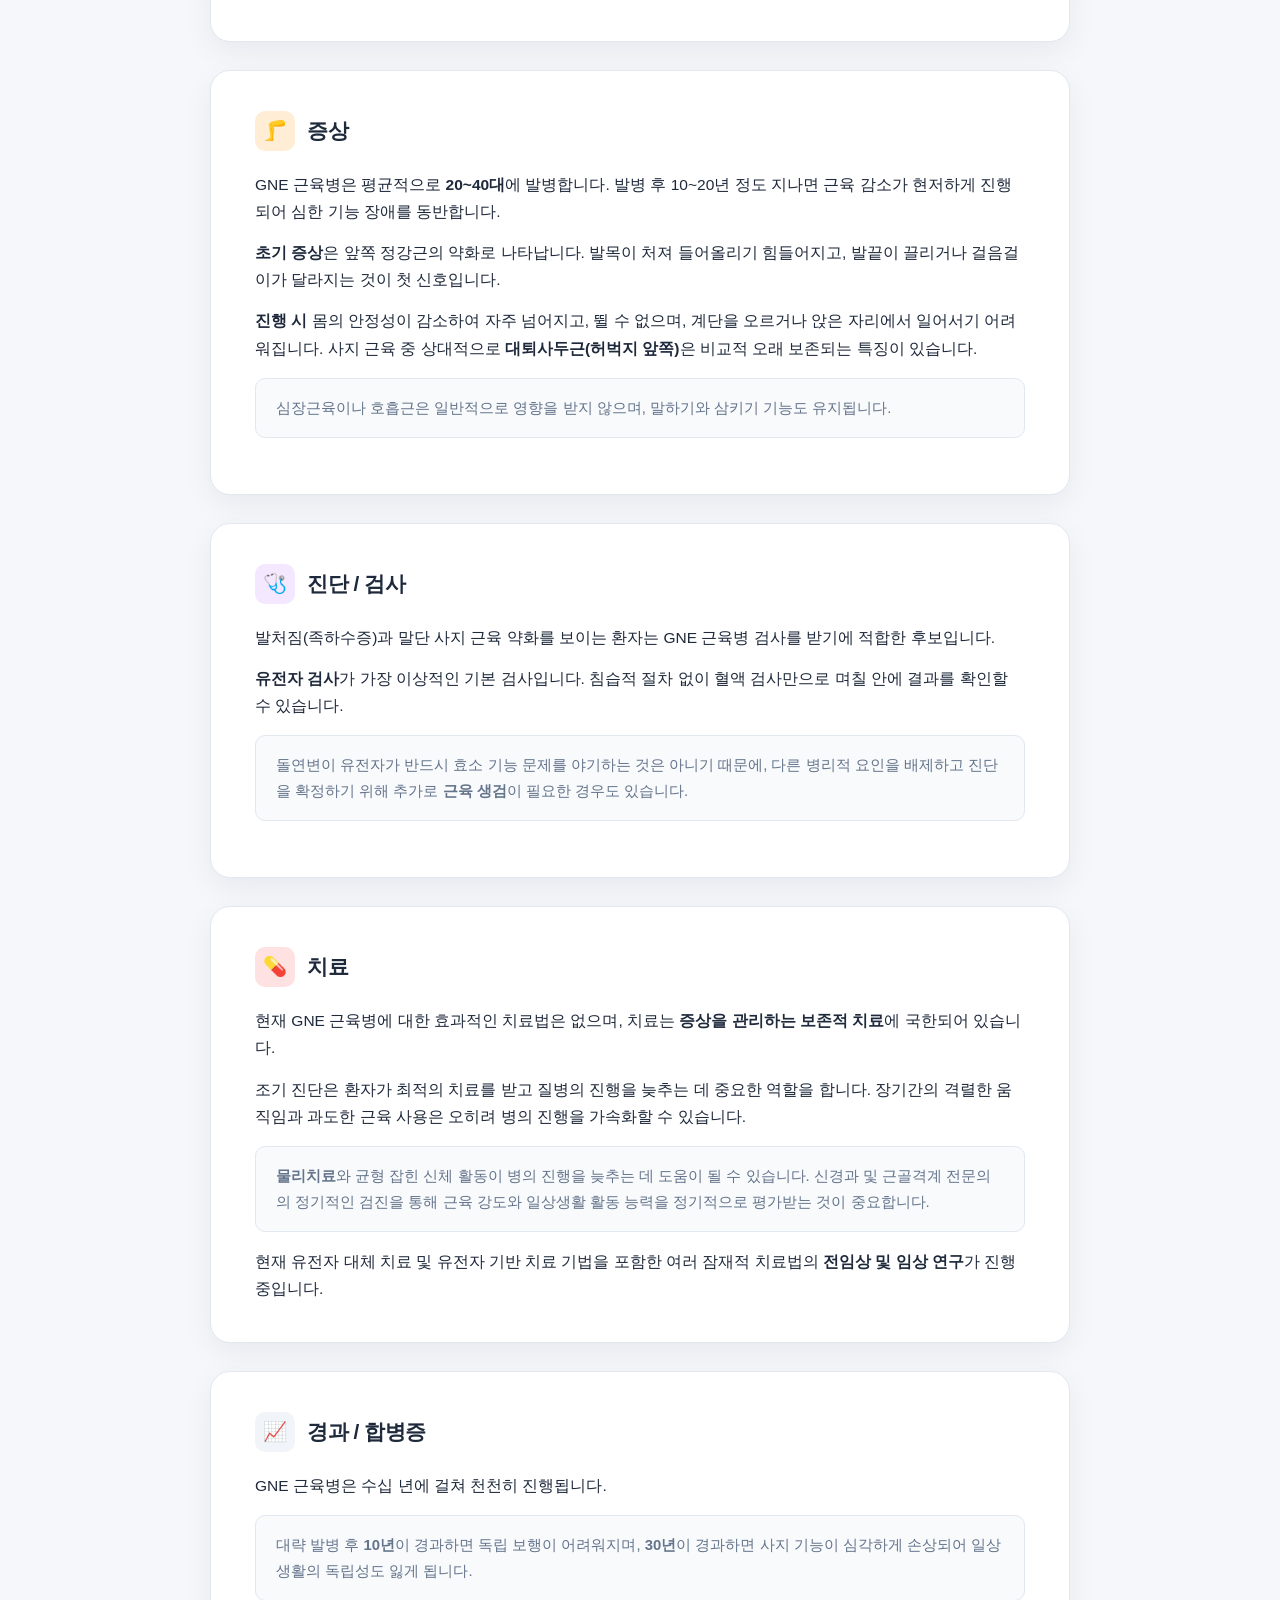
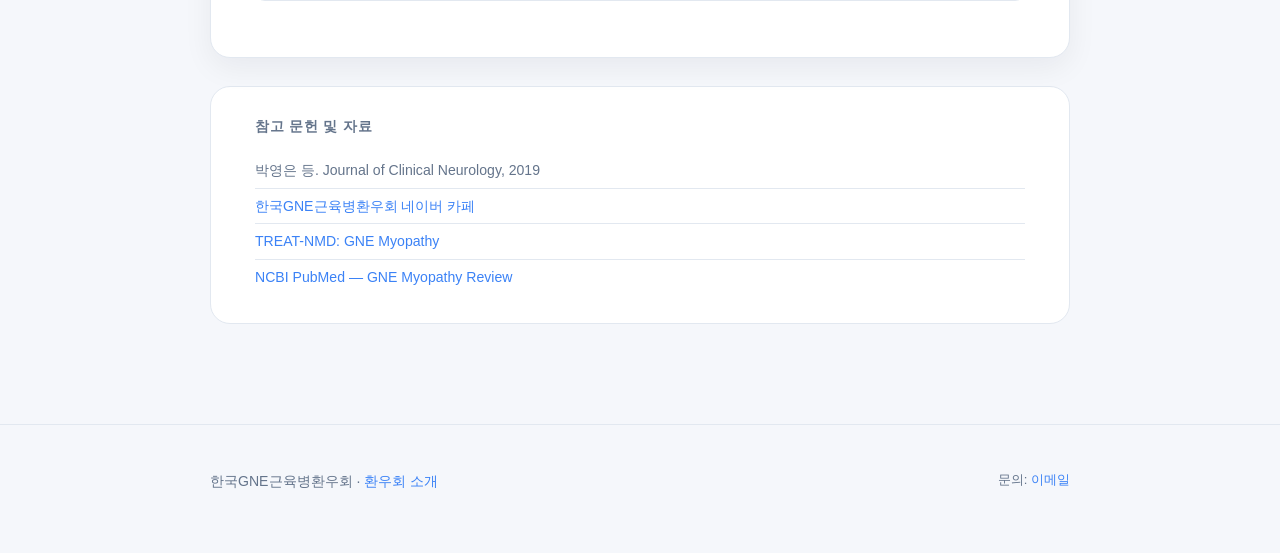
==== commit cbe1b2fb: "fix: about.html 경과/합병증 섹션 잘못된 문장 삭제 손의 근력이 가장 오래 유지된다는 부정확한 내용 제거  Co-Authored-By: Claude Sonnet 4.6" ====
--- a/about.html
+++ b/about.html
@@ -463,9 +463,6 @@
         <div class="highlight">
           대략 발병 후 <strong>10년</strong>이 경과하면 독립 보행이 어려워지며, <strong>30년</strong>이 경과하면 사지 기능이 심각하게 손상되어 일상생활의 독립성도 잃게 됩니다.
         </div>
-        <p>
-          가장 오래 유지되는 기능은 <strong>손의 근력</strong>으로, 개인 위생과 식사 능력은 질환의 후기까지도 유지되는 경우가 많습니다.
-        </p>
       </div>
 
       <!-- 참고문헌 -->
